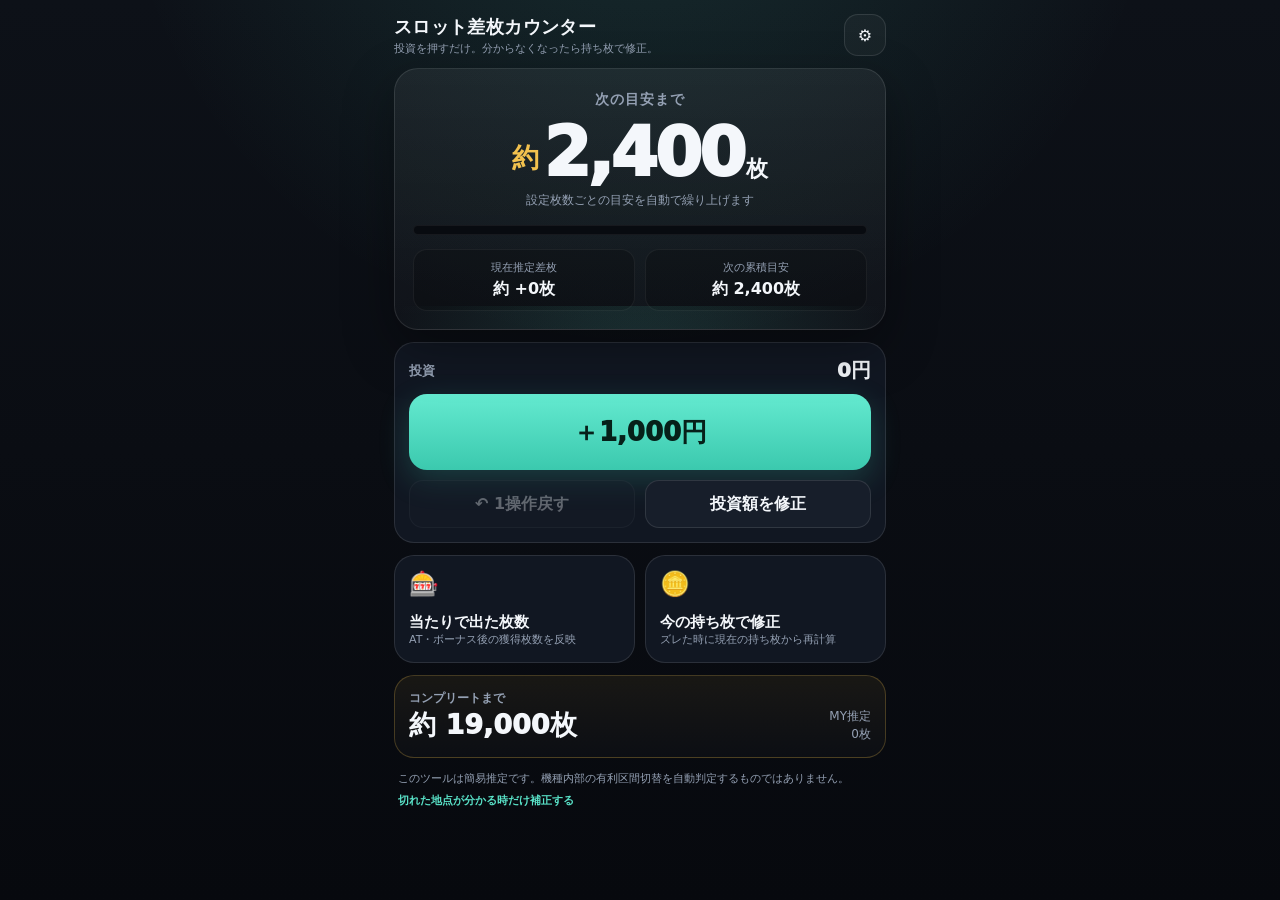
==== slot-counter/index.html @ 343fcb9b "Add public slot difference counter" ====
<!doctype html>
<html lang="ja">
<head>
<meta charset="utf-8" />
<meta name="viewport" content="width=device-width, initial-scale=1, viewport-fit=cover, maximum-scale=1, user-scalable=no" />
<meta name="theme-color" content="#090c12" />
<title>スロット差枚カウンター</title>
<style>
:root{--bg:#080b10;--panel:#111722;--panel2:#171e2a;--line:rgba(255,255,255,.11);--text:#f4f7fb;--muted:#94a0b3;--accent:#59e1c7;--accent2:#f2c14e;--danger:#ff6b76;--shadow:0 18px 50px rgba(0,0,0,.35)}
*{box-sizing:border-box;-webkit-tap-highlight-color:transparent}html,body{margin:0;min-height:100%;background:var(--bg);color:var(--text);font-family:system-ui,-apple-system,BlinkMacSystemFont,"Segoe UI","Noto Sans JP",sans-serif}body{background:radial-gradient(circle at 50% -20%,rgba(89,225,199,.14),transparent 42%),linear-gradient(180deg,#0d1118 0%,#07090e 100%)}button,input{font:inherit}button{color:inherit}.app{width:min(100%,520px);min-height:100dvh;margin:0 auto;padding:calc(14px + env(safe-area-inset-top)) 14px calc(24px + env(safe-area-inset-bottom));display:flex;flex-direction:column;gap:12px}.topbar{display:flex;align-items:center;justify-content:space-between;min-height:42px}.title{margin:0;font-size:18px;font-weight:900;letter-spacing:.02em}.subtitle{font-size:11px;color:var(--muted);margin-top:2px}.icon-btn{width:42px;height:42px;border:1px solid var(--line);background:rgba(255,255,255,.035);border-radius:14px;display:grid;place-items:center;cursor:pointer}
.hero{position:relative;overflow:hidden;border:1px solid var(--line);background:linear-gradient(180deg,rgba(255,255,255,.055),rgba(255,255,255,.025));border-radius:24px;padding:22px 18px 18px;box-shadow:var(--shadow)}.hero:after{content:"";position:absolute;inset:auto -25% -60% -25%;height:180px;background:radial-gradient(circle,rgba(89,225,199,.15),transparent 68%);pointer-events:none}.hero-label{text-align:center;color:var(--muted);font-size:14px;font-weight:800;letter-spacing:.08em}.remaining{text-align:center;margin:8px 0 4px;font-size:clamp(44px,12vw,68px);font-weight:950;line-height:1.05;letter-spacing:-.045em;font-variant-numeric:tabular-nums}.approx{font-size:.4em;font-weight:850;vertical-align:.32em;margin-right:.14em;letter-spacing:0;color:var(--accent2)}.unit{font-size:.32em;font-weight:850;margin-left:.12em;letter-spacing:0}.hero-note{text-align:center;font-size:12px;color:var(--muted);margin-bottom:16px}.meter{height:10px;border-radius:999px;background:#080b10;overflow:hidden;border:1px solid rgba(255,255,255,.06)}.meter-fill{height:100%;width:0;border-radius:inherit;background:linear-gradient(90deg,var(--accent),var(--accent2));transition:width .25s ease}.stats{margin-top:14px;display:grid;grid-template-columns:1fr 1fr;gap:10px}.stat{text-align:center;padding:10px 8px;border-radius:14px;background:rgba(0,0,0,.2);border:1px solid rgba(255,255,255,.06)}.stat-label{font-size:11px;color:var(--muted);margin-bottom:4px}.stat-value{font-weight:900;font-variant-numeric:tabular-nums}
.card{border:1px solid var(--line);background:var(--panel);border-radius:20px;padding:14px}.section-head{display:flex;align-items:center;justify-content:space-between;margin-bottom:10px}.section-title{font-size:13px;color:var(--muted);font-weight:850}.investment-total{font-size:20px;font-weight:950;font-variant-numeric:tabular-nums}.invest-btn{width:100%;min-height:76px;border:0;border-radius:18px;background:linear-gradient(180deg,#64ead0,#3bc9ae);color:#062019;font-size:26px;font-weight:950;cursor:pointer;box-shadow:0 10px 30px rgba(59,201,174,.22)}.invest-btn:active,.action-card:active,.secondary-btn:active{transform:scale(.985)}.minor-row{display:grid;grid-template-columns:1fr 1fr;gap:10px;margin-top:10px}.secondary-btn{min-height:48px;border-radius:14px;border:1px solid var(--line);background:var(--panel2);font-weight:850;cursor:pointer}.secondary-btn:disabled{opacity:.35;cursor:default}.action-grid{display:grid;grid-template-columns:1fr 1fr;gap:10px}.action-card{min-height:108px;border:1px solid var(--line);background:var(--panel);border-radius:20px;padding:14px;text-align:left;cursor:pointer;display:flex;flex-direction:column;justify-content:space-between}.action-icon{font-size:24px}.action-title{font-size:15px;font-weight:900}.action-sub{font-size:11px;color:var(--muted);line-height:1.45}.complete-card{border:1px solid rgba(242,193,78,.24);background:linear-gradient(180deg,rgba(242,193,78,.07),rgba(255,255,255,.02));border-radius:20px;padding:14px}.complete-main{display:flex;align-items:end;justify-content:space-between;gap:12px}.complete-label{font-size:12px;color:var(--muted);font-weight:800}.complete-value{font-size:27px;font-weight:950;font-variant-numeric:tabular-nums}.complete-progress{font-size:12px;color:var(--muted);text-align:right;line-height:1.5}.hint{font-size:11px;color:var(--muted);line-height:1.65;padding:0 4px}.link-btn{border:0;background:none;padding:3px 0;color:var(--accent);font-weight:800;cursor:pointer}
.overlay{position:fixed;inset:0;background:rgba(0,0,0,.72);backdrop-filter:blur(8px);display:flex;align-items:flex-end;justify-content:center;padding:12px;z-index:20}.overlay[hidden]{display:none}.sheet{width:min(100%,520px);max-height:88dvh;overflow:auto;background:#101620;border:1px solid var(--line);border-radius:24px 24px 18px 18px;padding:16px;box-shadow:0 30px 80px rgba(0,0,0,.55)}.sheet-head{display:flex;justify-content:space-between;align-items:center;margin-bottom:14px}.sheet-title{font-size:18px;font-weight:950}.close-btn{width:40px;height:40px;border:1px solid var(--line);border-radius:13px;background:var(--panel2);font-size:22px}.field{margin-bottom:13px}.field label{display:block;font-size:12px;color:var(--muted);font-weight:800;margin-bottom:7px}.input-wrap{display:flex;align-items:center;background:#0a0e14;border:1px solid var(--line);border-radius:14px;padding:0 12px}.input-wrap input{width:100%;min-height:52px;border:0;outline:none;background:transparent;color:var(--text);font-size:20px;font-weight:900;font-variant-numeric:tabular-nums}.suffix{color:var(--muted);font-size:13px;font-weight:800;white-space:nowrap}.primary-modal{width:100%;min-height:54px;border:0;border-radius:15px;background:var(--accent);color:#062019;font-weight:950;font-size:16px;margin-top:6px}.danger-btn{width:100%;min-height:50px;border:1px solid rgba(255,107,118,.4);border-radius:15px;background:rgba(255,107,118,.1);color:#ff939c;font-weight:900;margin-top:8px}.cut-btn{width:100%;min-height:52px;border:1px solid rgba(242,193,78,.4);border-radius:15px;background:rgba(242,193,78,.09);color:#f6d77d;font-weight:900;margin-top:8px}.toggle-row{display:flex;justify-content:space-between;align-items:center;padding:12px 0;border-top:1px solid var(--line);font-size:13px;font-weight:850}.switch{width:48px;height:28px;border-radius:999px;background:#2a313d;position:relative;cursor:pointer;border:0}.switch:after{content:"";position:absolute;width:22px;height:22px;left:3px;top:3px;border-radius:50%;background:white;transition:.2s}.switch.on{background:var(--accent)}.switch.on:after{left:23px}.modal-note{font-size:11px;color:var(--muted);line-height:1.6;margin-top:10px}.toast{position:fixed;left:50%;bottom:calc(24px + env(safe-area-inset-bottom));transform:translateX(-50%) translateY(20px);background:#eef7f5;color:#0b1b18;padding:10px 14px;border-radius:999px;font-size:13px;font-weight:900;opacity:0;pointer-events:none;transition:.22s;z-index:40;white-space:nowrap}.toast.show{opacity:1;transform:translateX(-50%) translateY(0)}
@media(max-width:360px){.app{padding-left:10px;padding-right:10px}.remaining{font-size:43px}.action-title{font-size:14px}}
</style>
</head>
<body>
<main class="app">
  <header class="topbar">
    <div><h1 class="title">スロット差枚カウンター</h1><div class="subtitle">投資を押すだけ。分からなくなったら持ち枚で修正。</div></div>
    <button class="icon-btn" id="settingsBtn" aria-label="設定">⚙</button>
  </header>

  <section class="hero">
    <div class="hero-label">次の目安まで</div>
    <div class="remaining" id="remainingDisplay"><span class="approx">約</span>2,400<span class="unit">枚</span></div>
    <div class="hero-note" id="heroNote">2400枚ごとの目安を自動で繰り上げます</div>
    <div class="meter"><div class="meter-fill" id="meterFill"></div></div>
    <div class="stats">
      <div class="stat"><div class="stat-label">現在推定差枚</div><div class="stat-value" id="netDisplay">約 0枚</div></div>
      <div class="stat"><div class="stat-label">次の累積目安</div><div class="stat-value" id="targetDisplay">約 2,400枚</div></div>
    </div>
  </section>

  <section class="card">
    <div class="section-head"><div class="section-title">投資</div><div class="investment-total" id="investmentDisplay">0円</div></div>
    <button class="invest-btn" id="investBtn">＋1,000円</button>
    <div class="minor-row">
      <button class="secondary-btn" id="undoBtn">↶ 1操作戻す</button>
      <button class="secondary-btn" id="editInvestmentBtn">投資額を修正</button>
    </div>
  </section>

  <section class="action-grid">
    <button class="action-card" id="rewardBtn"><div class="action-icon">🎰</div><div><div class="action-title">当たりで出た枚数</div><div class="action-sub">AT・ボーナス後の獲得枚数を反映</div></div></button>
    <button class="action-card" id="holdBtn"><div class="action-icon">🪙</div><div><div class="action-title">今の持ち枚で修正</div><div class="action-sub">ズレた時に現在の持ち枚から再計算</div></div></button>
  </section>

  <section class="complete-card">
    <div class="complete-main">
      <div><div class="complete-label">コンプリートまで</div><div class="complete-value" id="completeRemaining">約 19,000枚</div></div>
      <div class="complete-progress" id="completeProgress">MY推定<br>0枚</div>
    </div>
  </section>

  <div class="hint">
    このツールは簡易推定です。機種内部の有利区間切替を自動判定するものではありません。<br>
    <button class="link-btn" id="cutHelpBtn">切れた地点が分かる時だけ補正する</button>
  </div>
</main>

<div class="overlay" id="rewardOverlay" hidden>
  <section class="sheet">
    <div class="sheet-head"><div class="sheet-title">当たりで出た枚数</div><button class="close-btn" data-close="rewardOverlay">×</button></div>
    <div class="field"><label>獲得枚数</label><div class="input-wrap"><input id="rewardInput" type="number" inputmode="numeric" min="0" step="1" placeholder="例 1850"><span class="suffix">枚</span></div></div>
    <button class="primary-modal" id="applyRewardBtn">この枚数を反映</button>
    <div class="modal-note">表示された獲得枚数を入れてください。あとで「今の持ち枚で修正」を使うと、その時点の状態に合わせて再計算できます。</div>
  </section>
</div>

<div class="overlay" id="holdOverlay" hidden>
  <section class="sheet">
    <div class="sheet-head"><div class="sheet-title">今の持ち枚で修正</div><button class="close-btn" data-close="holdOverlay">×</button></div>
    <div class="field"><label>現在の持ち枚</label><div class="input-wrap"><input id="holdInput" type="number" inputmode="numeric" min="0" step="1" placeholder="例 2350"><span class="suffix">枚</span></div></div>
    <button class="primary-modal" id="applyHoldBtn">現在値から再計算</button>
    <div class="modal-note">開始時の持ち枚と、これまでの貸出枚数を使って推定差枚を補正します。別の台の持ち枚を混ぜた場合は目安がズレます。</div>
  </section>
</div>

<div class="overlay" id="investmentOverlay" hidden>
  <section class="sheet">
    <div class="sheet-head"><div class="sheet-title">投資額を修正</div><button class="close-btn" data-close="investmentOverlay">×</button></div>
    <div class="field"><label>現在までの投資額</label><div class="input-wrap"><input id="investmentInput" type="number" inputmode="numeric" min="0" step="1000"><span class="suffix">円</span></div></div>
    <button class="primary-modal" id="applyInvestmentBtn">投資額を更新</button>
  </section>
</div>

<div class="overlay" id="cutOverlay" hidden>
  <section class="sheet">
    <div class="sheet-head"><div class="sheet-title">区間の目安を補正</div><button class="close-btn" data-close="cutOverlay">×</button></div>
    <div class="modal-note">実際に有利区間が切れた地点が分かる場合だけ使います。現在の推定差枚を新しい基準点として、次の目安を「ここから＋設定枚数」に引き直します。分からない場合は使わなくて大丈夫です。</div>
    <button class="cut-btn" id="markCutBtn">ここを新しい基準点にする</button>
  </section>
</div>

<div class="overlay" id="settingsOverlay" hidden>
  <section class="sheet">
    <div class="sheet-head"><div class="sheet-title">設定</div><button class="close-btn" data-close="settingsOverlay">×</button></div>
    <div class="field"><label>貸し枚数（1000円あたり）</label><div class="input-wrap"><input id="lendRateInput" type="number" inputmode="decimal" min="1" step="0.1"><span class="suffix">枚</span></div></div>
    <div class="field"><label>投資ボタン</label><div class="input-wrap"><input id="investUnitInput" type="number" inputmode="numeric" min="100" step="100"><span class="suffix">円 / 1タップ</span></div></div>
    <div class="field"><label>次の目安</label><div class="input-wrap"><input id="thresholdInput" type="number" inputmode="numeric" min="1" step="1"><span class="suffix">枚</span></div></div>
    <div class="field"><label>コンプリート基準</label><div class="input-wrap"><input id="completeInput" type="number" inputmode="numeric" min="1" step="100"><span class="suffix">枚</span></div></div>
    <div class="field"><label>計測開始時の持ち枚</label><div class="input-wrap"><input id="startHoldInput" type="number" inputmode="numeric" min="0" step="1"><span class="suffix">枚</span></div></div>
    <div class="toggle-row"><span>数字の前に「約」を表示</span><button class="switch on" id="approxSwitch" aria-label="約表示切替"></button></div>
    <button class="primary-modal" id="saveSettingsBtn">設定を保存</button>
    <button class="danger-btn" id="resetBtn">今日の記録をすべてリセット</button>
    <div class="modal-note">初期値：46枚貸し / 1000円、目安2400枚、コンプリート19000枚。設定値は端末内に保存されます。</div>
  </section>
</div>

<div class="toast" id="toast">反映しました</div>

<script>
(() => {
  'use strict';
  const $ = id => document.getElementById(id);
  const STORAGE_KEY = 'slotDiffCounter_v3';
  const defaultState = {
    investmentYen: 0,
    estimatedNet: 0,
    minDayNet: 0,
    sectionBaseNet: 0,
    autoStepCount: 0,
    manualCutCount: 0,
    settings: { lendRate: 46, investUnit: 1000, threshold: 2400, complete: 19000, startHold: 0, showApprox: true },
    history: []
  };

  function clone(v){ return JSON.parse(JSON.stringify(v)); }
  function load(){
    try {
      const raw = JSON.parse(localStorage.getItem(STORAGE_KEY));
      if (!raw || typeof raw !== 'object') return clone(defaultState);
      return {
        ...clone(defaultState), ...raw,
        settings: {...defaultState.settings, ...(raw.settings || {})},
        history: Array.isArray(raw.history) ? raw.history.slice(-50) : []
      };
    } catch { return clone(defaultState); }
  }
  let state = load();

  function save(){ localStorage.setItem(STORAGE_KEY, JSON.stringify(state)); }
  function fmt(n){ return Math.round(n).toLocaleString('ja-JP'); }
  function approx(){ return state.settings.showApprox ? '<span class="approx">約</span>' : ''; }
  function approxText(){ return state.settings.showApprox ? '約 ' : ''; }
  function rentedCoinsFor(yen){ return (yen / 1000) * state.settings.lendRate; }
  function targetNet(){ return state.sectionBaseNet + state.settings.threshold; }
  function remaining(){ return targetNet() - state.estimatedNet; }
  function completeProgress(){ return Math.max(0, state.estimatedNet - state.minDayNet); }
  function completeRemaining(){ return Math.max(0, state.settings.complete - completeProgress()); }

  function snapshot(label){
    state.history.push({
      label,
      investmentYen: state.investmentYen,
      estimatedNet: state.estimatedNet,
      minDayNet: state.minDayNet,
      sectionBaseNet: state.sectionBaseNet,
      autoStepCount: state.autoStepCount,
      manualCutCount: state.manualCutCount
    });
    if (state.history.length > 50) state.history.shift();
  }

  function normalizeAfterNetChange(){
    if (state.estimatedNet < state.minDayNet) state.minDayNet = state.estimatedNet;
    const th = state.settings.threshold;
    if (!(th > 0)) return;
    while (state.estimatedNet >= state.sectionBaseNet + th) {
      state.sectionBaseNet += th;
      state.autoStepCount += 1;
    }
  }

  function render(){
    const remRaw = remaining();
    const rem = Math.max(0, Math.round(remRaw));
    const target = targetNet();
    const th = state.settings.threshold;
    const progress = Math.max(0, Math.min(th, state.estimatedNet - state.sectionBaseNet));
    const pct = th > 0 ? Math.max(0, Math.min(100, progress / th * 100)) : 0;

    $('remainingDisplay').innerHTML = remRaw <= 0
      ? `${approx()}0<span class="unit">枚</span>`
      : `${approx()}${fmt(rem)}<span class="unit">枚</span>`;
    $('netDisplay').textContent = `${approxText()}${state.estimatedNet >= 0 ? '+' : '−'}${fmt(Math.abs(state.estimatedNet))}枚`;
    $('targetDisplay').textContent = `${approxText()}${fmt(target)}枚`;
    $('meterFill').style.width = pct + '%';
    $('investmentDisplay').textContent = fmt(state.investmentYen) + '円';
    $('investBtn').textContent = `＋${fmt(state.settings.investUnit)}円`;
    $('undoBtn').disabled = state.history.length === 0;
    $('heroNote').textContent = state.manualCutCount > 0
      ? `自動繰り上げ ${state.autoStepCount}回 ・ 手動補正 ${state.manualCutCount}回`
      : `設定枚数ごとの目安を自動で繰り上げます`;
    $('completeRemaining').textContent = `${approxText()}${fmt(completeRemaining())}枚`;
    $('completeProgress').innerHTML = `MY推定<br>${fmt(completeProgress())}枚`;
    $('approxSwitch').classList.toggle('on', state.settings.showApprox);
    save();
  }

  function open(id){ $(id).hidden = false; }
  function close(id){ $(id).hidden = true; }
  document.querySelectorAll('[data-close]').forEach(btn => btn.addEventListener('click', () => close(btn.dataset.close)));
  document.querySelectorAll('.overlay').forEach(ov => ov.addEventListener('click', e => { if (e.target === ov) ov.hidden = true; }));
  function toast(msg){ const el=$('toast'); el.textContent=msg; el.classList.add('show'); clearTimeout(toast.t); toast.t=setTimeout(()=>el.classList.remove('show'),1500); }
  function num(id){ const v = Number($(id).value); return Number.isFinite(v) ? v : NaN; }

  $('investBtn').addEventListener('click', () => {
    snapshot('投資を追加');
    state.investmentYen += state.settings.investUnit;
    state.estimatedNet -= rentedCoinsFor(state.settings.investUnit);
    normalizeAfterNetChange(); render();
  });

  $('undoBtn').addEventListener('click', () => {
    const prev = state.history.pop(); if (!prev) return;
    Object.assign(state, prev); render(); toast('1操作戻しました');
  });

  $('rewardBtn').addEventListener('click', () => { $('rewardInput').value=''; open('rewardOverlay'); setTimeout(()=>$('rewardInput').focus(),50); });
  $('applyRewardBtn').addEventListener('click', () => {
    const v=num('rewardInput'); if (!(v>=0)) return alert('獲得枚数を入力してください');
    snapshot('獲得枚数を反映'); state.estimatedNet += v; normalizeAfterNetChange(); close('rewardOverlay'); render(); toast('獲得枚数を反映しました');
  });

  $('holdBtn').addEventListener('click', () => { $('holdInput').value=''; open('holdOverlay'); setTimeout(()=>$('holdInput').focus(),50); });
  $('applyHoldBtn').addEventListener('click', () => {
    const hold=num('holdInput'); if (!(hold>=0)) return alert('現在の持ち枚を入力してください');
    snapshot('持ち枚で補正');
    const rented = rentedCoinsFor(state.investmentYen);
    state.estimatedNet = hold - state.settings.startHold - rented;
    normalizeAfterNetChange(); close('holdOverlay'); render(); toast('現在値で補正しました');
  });

  $('editInvestmentBtn').addEventListener('click', () => { $('investmentInput').value=state.investmentYen; open('investmentOverlay'); });
  $('applyInvestmentBtn').addEventListener('click', () => {
    const yen=num('investmentInput'); if (!(yen>=0)) return alert('投資額を入力してください');
    snapshot('投資額を修正');
    const deltaYen = yen - state.investmentYen;
    state.investmentYen = yen;
    state.estimatedNet -= rentedCoinsFor(deltaYen);
    normalizeAfterNetChange(); close('investmentOverlay'); render(); toast('投資額を更新しました');
  });

  $('cutHelpBtn').addEventListener('click', () => open('cutOverlay'));
  $('markCutBtn').addEventListener('click', () => {
    if (!confirm('現在の推定差枚を、新しい区間の基準点にしますか？')) return;
    snapshot('区間基準を補正');
    state.sectionBaseNet = state.estimatedNet;
    state.manualCutCount += 1;
    close('cutOverlay'); render(); toast('次の目安を引き直しました');
  });

  $('settingsBtn').addEventListener('click', () => {
    $('lendRateInput').value=state.settings.lendRate;
    $('investUnitInput').value=state.settings.investUnit;
    $('thresholdInput').value=state.settings.threshold;
    $('completeInput').value=state.settings.complete;
    $('startHoldInput').value=state.settings.startHold;
    $('approxSwitch').classList.toggle('on', state.settings.showApprox);
    open('settingsOverlay');
  });
  $('approxSwitch').addEventListener('click', () => { state.settings.showApprox=!state.settings.showApprox; $('approxSwitch').classList.toggle('on',state.settings.showApprox); });
  $('saveSettingsBtn').addEventListener('click', () => {
    const lend=num('lendRateInput'), unit=num('investUnitInput'), th=num('thresholdInput'), comp=num('completeInput'), start=num('startHoldInput');
    if (!(lend>0&&unit>0&&th>0&&comp>0&&start>=0)) return alert('設定値を確認してください');
    snapshot('設定変更');
    state.settings.lendRate=lend;
    state.settings.investUnit=Math.round(unit);
    state.settings.threshold=Math.round(th);
    state.settings.complete=Math.round(comp);
    state.settings.startHold=Math.round(start);
    normalizeAfterNetChange(); close('settingsOverlay'); render(); toast('設定を保存しました');
  });

  $('resetBtn').addEventListener('click', () => {
    if (!confirm('今日の投資・差枚・目安・MY記録をすべて0に戻します。よろしいですか？')) return;
    const settings=clone(state.settings);
    state=clone(defaultState); state.settings=settings; save(); close('settingsOverlay'); render(); toast('今日の記録をリセットしました');
  });

  normalizeAfterNetChange(); render();
})();
</script>
</body>
</html>
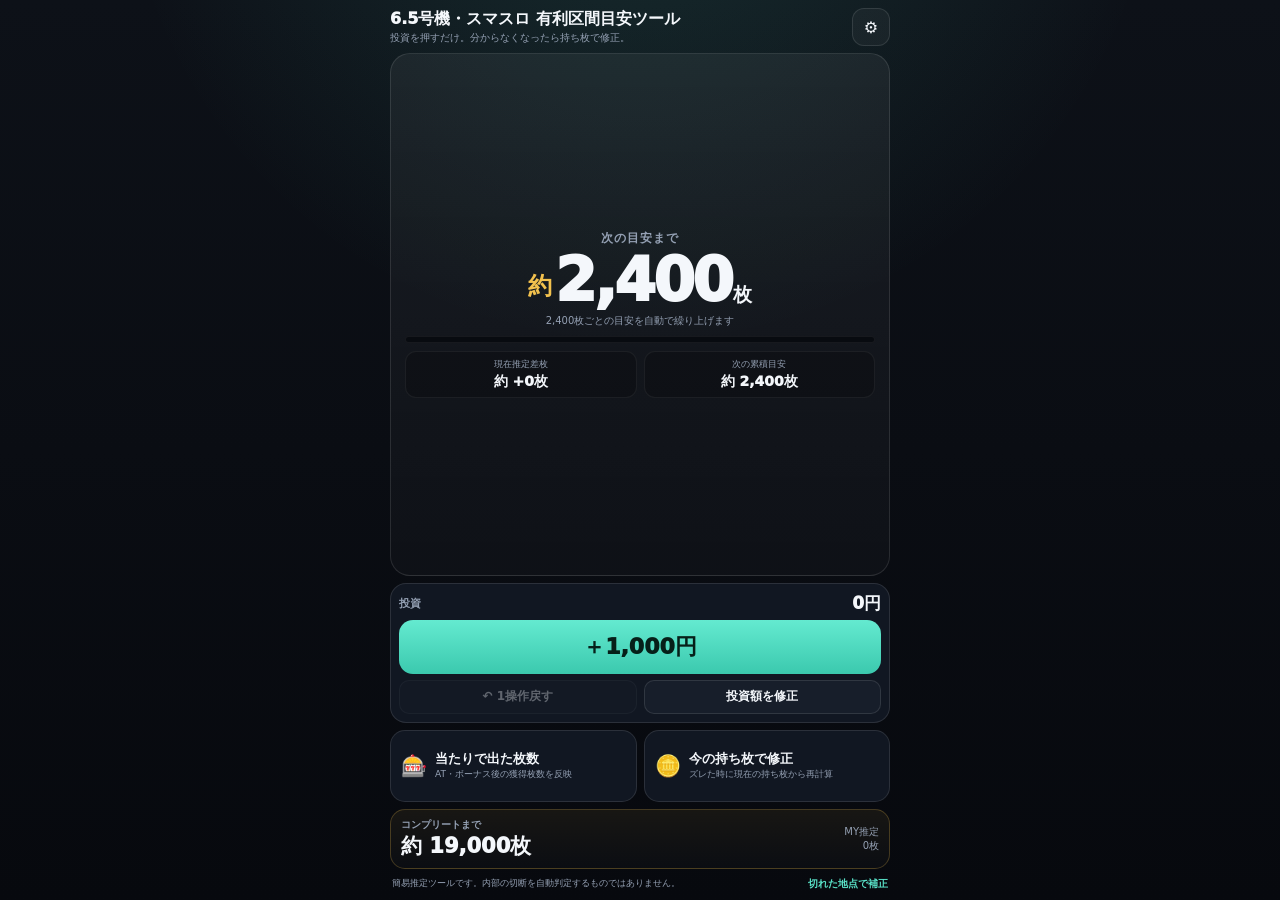
==== commit 4422a4ec: "Tighten mobile layout and clarify tool scope" ====
--- a/slot-counter/index.html
+++ b/slot-counter/index.html
@@ -1,287 +1,31 @@
 <!doctype html>
 <html lang="ja">
 <head>
-<meta charset="utf-8" />
-<meta name="viewport" content="width=device-width, initial-scale=1, viewport-fit=cover, maximum-scale=1, user-scalable=no" />
-<meta name="theme-color" content="#090c12" />
-<title>スロット差枚カウンター</title>
+<meta charset="utf-8">
+<meta name="viewport" content="width=device-width,initial-scale=1,viewport-fit=cover,maximum-scale=1,user-scalable=no">
+<meta name="theme-color" content="#090c12">
+<title>6.5号機・スマスロ 有利区間目安ツール</title>
 <style>
-:root{--bg:#080b10;--panel:#111722;--panel2:#171e2a;--line:rgba(255,255,255,.11);--text:#f4f7fb;--muted:#94a0b3;--accent:#59e1c7;--accent2:#f2c14e;--danger:#ff6b76;--shadow:0 18px 50px rgba(0,0,0,.35)}
-*{box-sizing:border-box;-webkit-tap-highlight-color:transparent}html,body{margin:0;min-height:100%;background:var(--bg);color:var(--text);font-family:system-ui,-apple-system,BlinkMacSystemFont,"Segoe UI","Noto Sans JP",sans-serif}body{background:radial-gradient(circle at 50% -20%,rgba(89,225,199,.14),transparent 42%),linear-gradient(180deg,#0d1118 0%,#07090e 100%)}button,input{font:inherit}button{color:inherit}.app{width:min(100%,520px);min-height:100dvh;margin:0 auto;padding:calc(14px + env(safe-area-inset-top)) 14px calc(24px + env(safe-area-inset-bottom));display:flex;flex-direction:column;gap:12px}.topbar{display:flex;align-items:center;justify-content:space-between;min-height:42px}.title{margin:0;font-size:18px;font-weight:900;letter-spacing:.02em}.subtitle{font-size:11px;color:var(--muted);margin-top:2px}.icon-btn{width:42px;height:42px;border:1px solid var(--line);background:rgba(255,255,255,.035);border-radius:14px;display:grid;place-items:center;cursor:pointer}
-.hero{position:relative;overflow:hidden;border:1px solid var(--line);background:linear-gradient(180deg,rgba(255,255,255,.055),rgba(255,255,255,.025));border-radius:24px;padding:22px 18px 18px;box-shadow:var(--shadow)}.hero:after{content:"";position:absolute;inset:auto -25% -60% -25%;height:180px;background:radial-gradient(circle,rgba(89,225,199,.15),transparent 68%);pointer-events:none}.hero-label{text-align:center;color:var(--muted);font-size:14px;font-weight:800;letter-spacing:.08em}.remaining{text-align:center;margin:8px 0 4px;font-size:clamp(44px,12vw,68px);font-weight:950;line-height:1.05;letter-spacing:-.045em;font-variant-numeric:tabular-nums}.approx{font-size:.4em;font-weight:850;vertical-align:.32em;margin-right:.14em;letter-spacing:0;color:var(--accent2)}.unit{font-size:.32em;font-weight:850;margin-left:.12em;letter-spacing:0}.hero-note{text-align:center;font-size:12px;color:var(--muted);margin-bottom:16px}.meter{height:10px;border-radius:999px;background:#080b10;overflow:hidden;border:1px solid rgba(255,255,255,.06)}.meter-fill{height:100%;width:0;border-radius:inherit;background:linear-gradient(90deg,var(--accent),var(--accent2));transition:width .25s ease}.stats{margin-top:14px;display:grid;grid-template-columns:1fr 1fr;gap:10px}.stat{text-align:center;padding:10px 8px;border-radius:14px;background:rgba(0,0,0,.2);border:1px solid rgba(255,255,255,.06)}.stat-label{font-size:11px;color:var(--muted);margin-bottom:4px}.stat-value{font-weight:900;font-variant-numeric:tabular-nums}
-.card{border:1px solid var(--line);background:var(--panel);border-radius:20px;padding:14px}.section-head{display:flex;align-items:center;justify-content:space-between;margin-bottom:10px}.section-title{font-size:13px;color:var(--muted);font-weight:850}.investment-total{font-size:20px;font-weight:950;font-variant-numeric:tabular-nums}.invest-btn{width:100%;min-height:76px;border:0;border-radius:18px;background:linear-gradient(180deg,#64ead0,#3bc9ae);color:#062019;font-size:26px;font-weight:950;cursor:pointer;box-shadow:0 10px 30px rgba(59,201,174,.22)}.invest-btn:active,.action-card:active,.secondary-btn:active{transform:scale(.985)}.minor-row{display:grid;grid-template-columns:1fr 1fr;gap:10px;margin-top:10px}.secondary-btn{min-height:48px;border-radius:14px;border:1px solid var(--line);background:var(--panel2);font-weight:850;cursor:pointer}.secondary-btn:disabled{opacity:.35;cursor:default}.action-grid{display:grid;grid-template-columns:1fr 1fr;gap:10px}.action-card{min-height:108px;border:1px solid var(--line);background:var(--panel);border-radius:20px;padding:14px;text-align:left;cursor:pointer;display:flex;flex-direction:column;justify-content:space-between}.action-icon{font-size:24px}.action-title{font-size:15px;font-weight:900}.action-sub{font-size:11px;color:var(--muted);line-height:1.45}.complete-card{border:1px solid rgba(242,193,78,.24);background:linear-gradient(180deg,rgba(242,193,78,.07),rgba(255,255,255,.02));border-radius:20px;padding:14px}.complete-main{display:flex;align-items:end;justify-content:space-between;gap:12px}.complete-label{font-size:12px;color:var(--muted);font-weight:800}.complete-value{font-size:27px;font-weight:950;font-variant-numeric:tabular-nums}.complete-progress{font-size:12px;color:var(--muted);text-align:right;line-height:1.5}.hint{font-size:11px;color:var(--muted);line-height:1.65;padding:0 4px}.link-btn{border:0;background:none;padding:3px 0;color:var(--accent);font-weight:800;cursor:pointer}
-.overlay{position:fixed;inset:0;background:rgba(0,0,0,.72);backdrop-filter:blur(8px);display:flex;align-items:flex-end;justify-content:center;padding:12px;z-index:20}.overlay[hidden]{display:none}.sheet{width:min(100%,520px);max-height:88dvh;overflow:auto;background:#101620;border:1px solid var(--line);border-radius:24px 24px 18px 18px;padding:16px;box-shadow:0 30px 80px rgba(0,0,0,.55)}.sheet-head{display:flex;justify-content:space-between;align-items:center;margin-bottom:14px}.sheet-title{font-size:18px;font-weight:950}.close-btn{width:40px;height:40px;border:1px solid var(--line);border-radius:13px;background:var(--panel2);font-size:22px}.field{margin-bottom:13px}.field label{display:block;font-size:12px;color:var(--muted);font-weight:800;margin-bottom:7px}.input-wrap{display:flex;align-items:center;background:#0a0e14;border:1px solid var(--line);border-radius:14px;padding:0 12px}.input-wrap input{width:100%;min-height:52px;border:0;outline:none;background:transparent;color:var(--text);font-size:20px;font-weight:900;font-variant-numeric:tabular-nums}.suffix{color:var(--muted);font-size:13px;font-weight:800;white-space:nowrap}.primary-modal{width:100%;min-height:54px;border:0;border-radius:15px;background:var(--accent);color:#062019;font-weight:950;font-size:16px;margin-top:6px}.danger-btn{width:100%;min-height:50px;border:1px solid rgba(255,107,118,.4);border-radius:15px;background:rgba(255,107,118,.1);color:#ff939c;font-weight:900;margin-top:8px}.cut-btn{width:100%;min-height:52px;border:1px solid rgba(242,193,78,.4);border-radius:15px;background:rgba(242,193,78,.09);color:#f6d77d;font-weight:900;margin-top:8px}.toggle-row{display:flex;justify-content:space-between;align-items:center;padding:12px 0;border-top:1px solid var(--line);font-size:13px;font-weight:850}.switch{width:48px;height:28px;border-radius:999px;background:#2a313d;position:relative;cursor:pointer;border:0}.switch:after{content:"";position:absolute;width:22px;height:22px;left:3px;top:3px;border-radius:50%;background:white;transition:.2s}.switch.on{background:var(--accent)}.switch.on:after{left:23px}.modal-note{font-size:11px;color:var(--muted);line-height:1.6;margin-top:10px}.toast{position:fixed;left:50%;bottom:calc(24px + env(safe-area-inset-bottom));transform:translateX(-50%) translateY(20px);background:#eef7f5;color:#0b1b18;padding:10px 14px;border-radius:999px;font-size:13px;font-weight:900;opacity:0;pointer-events:none;transition:.22s;z-index:40;white-space:nowrap}.toast.show{opacity:1;transform:translateX(-50%) translateY(0)}
-@media(max-width:360px){.app{padding-left:10px;padding-right:10px}.remaining{font-size:43px}.action-title{font-size:14px}}
+:root{--bg:#080b10;--panel:#111722;--panel2:#171e2a;--line:rgba(255,255,255,.11);--text:#f4f7fb;--muted:#94a0b3;--accent:#59e1c7;--gold:#f2c14e;--danger:#ff6b76}*{box-sizing:border-box;-webkit-tap-highlight-color:transparent}html,body{margin:0;width:100%;height:100%;overflow:hidden;background:var(--bg);color:var(--text);font-family:system-ui,-apple-system,BlinkMacSystemFont,"Segoe UI","Noto Sans JP",sans-serif}body{background:radial-gradient(circle at 50% -20%,rgba(89,225,199,.14),transparent 42%),linear-gradient(180deg,#0d1118,#07090e)}button,input{font:inherit}button{color:inherit}.app{width:min(100%,520px);height:100dvh;margin:auto;padding:calc(8px + env(safe-area-inset-top)) 10px calc(8px + env(safe-area-inset-bottom));display:grid;grid-template-rows:auto minmax(165px,1fr) auto auto auto auto;gap:7px;overflow:hidden}.topbar{display:flex;align-items:center;justify-content:space-between;min-height:38px}.title{margin:0;font-size:16px;font-weight:950;line-height:1.2}.subtitle{margin-top:2px;font-size:10px;color:var(--muted)}.icon-btn{width:38px;height:38px;border:1px solid var(--line);background:rgba(255,255,255,.04);border-radius:12px;display:grid;place-items:center;cursor:pointer;flex:none}.hero{position:relative;overflow:hidden;border:1px solid var(--line);background:linear-gradient(180deg,rgba(255,255,255,.055),rgba(255,255,255,.025));border-radius:20px;padding:12px 14px;display:flex;flex-direction:column;justify-content:center}.hero-label{text-align:center;color:var(--muted);font-size:12px;font-weight:900;letter-spacing:.08em}.remaining{text-align:center;margin:3px 0 2px;font-size:clamp(40px,11vw,60px);font-weight:950;line-height:1;letter-spacing:-.045em;font-variant-numeric:tabular-nums}.approx{font-size:.4em;font-weight:900;vertical-align:.3em;margin-right:.12em;color:var(--gold);letter-spacing:0}.unit{font-size:.32em;font-weight:900;margin-left:.1em;letter-spacing:0}.hero-note{text-align:center;font-size:10px;color:var(--muted);margin:2px 0 8px}.meter{height:7px;border-radius:999px;background:#080b10;overflow:hidden;border:1px solid rgba(255,255,255,.06)}.meter-fill{height:100%;width:0;border-radius:inherit;background:linear-gradient(90deg,var(--accent),var(--gold));transition:width .2s}.stats{margin-top:8px;display:grid;grid-template-columns:1fr 1fr;gap:7px}.stat{text-align:center;padding:6px;border-radius:11px;background:rgba(0,0,0,.2);border:1px solid rgba(255,255,255,.06)}.stat-label{font-size:9px;color:var(--muted);margin-bottom:2px}.stat-value{font-size:14px;font-weight:950;font-variant-numeric:tabular-nums}.card{border:1px solid var(--line);background:var(--panel);border-radius:16px;padding:8px}.section-head{display:flex;align-items:center;justify-content:space-between;margin-bottom:5px}.section-title{font-size:11px;color:var(--muted);font-weight:900}.investment-total{font-size:17px;font-weight:950;font-variant-numeric:tabular-nums}.invest-btn{width:100%;height:54px;border:0;border-radius:14px;background:linear-gradient(180deg,#64ead0,#3bc9ae);color:#062019;font-size:22px;font-weight:950;cursor:pointer}.minor-row{display:grid;grid-template-columns:1fr 1fr;gap:7px;margin-top:6px}.secondary-btn{height:34px;border-radius:10px;border:1px solid var(--line);background:var(--panel2);font-size:12px;font-weight:850;cursor:pointer}.secondary-btn:disabled{opacity:.35}.action-grid{display:grid;grid-template-columns:1fr 1fr;gap:7px}.action-card{height:72px;border:1px solid var(--line);background:var(--panel);border-radius:15px;padding:8px 10px;text-align:left;cursor:pointer;display:grid;grid-template-columns:auto 1fr;align-items:center;gap:8px}.action-icon{font-size:21px}.action-title{font-size:13px;font-weight:950;line-height:1.25}.action-sub{font-size:9px;color:var(--muted);line-height:1.3;margin-top:2px}.complete-card{border:1px solid rgba(242,193,78,.24);background:linear-gradient(180deg,rgba(242,193,78,.07),rgba(255,255,255,.02));border-radius:15px;padding:8px 10px}.complete-main{display:flex;align-items:center;justify-content:space-between;gap:8px}.complete-label{font-size:10px;color:var(--muted);font-weight:850}.complete-value{font-size:21px;font-weight:950;font-variant-numeric:tabular-nums}.complete-progress{font-size:10px;color:var(--muted);text-align:right;line-height:1.35}.hint{font-size:9px;color:var(--muted);line-height:1.25;padding:0 2px;display:flex;align-items:center;justify-content:space-between;gap:8px}.link-btn{border:0;background:none;padding:2px 0;color:var(--accent);font-size:10px;font-weight:850;cursor:pointer;white-space:nowrap}.invest-btn:active,.action-card:active,.secondary-btn:active{transform:scale(.985)}.overlay{position:fixed;inset:0;background:rgba(0,0,0,.72);backdrop-filter:blur(8px);display:flex;align-items:flex-end;justify-content:center;padding:10px;z-index:20}.overlay[hidden]{display:none}.sheet{width:min(100%,520px);max-height:88dvh;overflow:auto;background:#101620;border:1px solid var(--line);border-radius:22px 22px 16px 16px;padding:14px;box-shadow:0 30px 80px rgba(0,0,0,.55)}.sheet-head{display:flex;justify-content:space-between;align-items:center;margin-bottom:12px}.sheet-title{font-size:17px;font-weight:950}.close-btn{width:38px;height:38px;border:1px solid var(--line);border-radius:12px;background:var(--panel2);font-size:21px}.field{margin-bottom:11px}.field label{display:block;font-size:11px;color:var(--muted);font-weight:850;margin-bottom:6px}.input-wrap{display:flex;align-items:center;background:#0a0e14;border:1px solid var(--line);border-radius:13px;padding:0 11px}.input-wrap input{width:100%;height:48px;border:0;outline:none;background:transparent;color:var(--text);font-size:19px;font-weight:900}.suffix{color:var(--muted);font-size:12px;font-weight:800;white-space:nowrap}.primary-modal,.cut-btn,.danger-btn{width:100%;min-height:50px;border-radius:14px;font-weight:950}.primary-modal{border:0;background:var(--accent);color:#062019}.cut-btn{border:1px solid rgba(242,193,78,.4);background:rgba(242,193,78,.09);color:#f6d77d;margin-top:8px}.danger-btn{border:1px solid rgba(255,107,118,.4);background:rgba(255,107,118,.1);color:#ff939c;margin-top:8px}.toggle-row{display:flex;justify-content:space-between;align-items:center;padding:10px 0;border-top:1px solid var(--line);font-size:12px;font-weight:850}.switch{width:46px;height:27px;border-radius:999px;background:#2a313d;position:relative;border:0}.switch:after{content:"";position:absolute;width:21px;height:21px;left:3px;top:3px;border-radius:50%;background:white;transition:.2s}.switch.on{background:var(--accent)}.switch.on:after{left:22px}.modal-note{font-size:10px;color:var(--muted);line-height:1.55;margin-top:8px}.toast{position:fixed;left:50%;bottom:calc(18px + env(safe-area-inset-bottom));transform:translateX(-50%) translateY(16px);background:#eef7f5;color:#0b1b18;padding:9px 13px;border-radius:999px;font-size:12px;font-weight:900;opacity:0;pointer-events:none;transition:.2s;z-index:40;white-space:nowrap}.toast.show{opacity:1;transform:translateX(-50%) translateY(0)}@media(max-height:690px){.app{gap:5px;padding-top:calc(5px + env(safe-area-inset-top));padding-bottom:calc(5px + env(safe-area-inset-bottom));grid-template-rows:auto minmax(145px,1fr) auto auto auto auto}.topbar{min-height:34px}.icon-btn{width:34px;height:34px}.title{font-size:14px}.subtitle{display:none}.hero{padding:8px 12px}.remaining{font-size:40px}.hero-note{margin-bottom:5px}.stats{margin-top:5px}.stat{padding:4px}.invest-btn{height:47px;font-size:20px}.secondary-btn{height:30px}.action-card{height:60px}.action-sub{display:none}.complete-card{padding:6px 9px}.complete-value{font-size:18px}.hint>span{display:none}.hint{justify-content:center}}@media(max-height:590px){.hero-note{display:none}.action-card{height:52px}.complete-progress{display:none}.stats{gap:4px}.stat-value{font-size:12px}}
 </style>
 </head>
 <body>
 <main class="app">
-  <header class="topbar">
-    <div><h1 class="title">スロット差枚カウンター</h1><div class="subtitle">投資を押すだけ。分からなくなったら持ち枚で修正。</div></div>
-    <button class="icon-btn" id="settingsBtn" aria-label="設定">⚙</button>
-  </header>
-
-  <section class="hero">
-    <div class="hero-label">次の目安まで</div>
-    <div class="remaining" id="remainingDisplay"><span class="approx">約</span>2,400<span class="unit">枚</span></div>
-    <div class="hero-note" id="heroNote">2400枚ごとの目安を自動で繰り上げます</div>
-    <div class="meter"><div class="meter-fill" id="meterFill"></div></div>
-    <div class="stats">
-      <div class="stat"><div class="stat-label">現在推定差枚</div><div class="stat-value" id="netDisplay">約 0枚</div></div>
-      <div class="stat"><div class="stat-label">次の累積目安</div><div class="stat-value" id="targetDisplay">約 2,400枚</div></div>
-    </div>
-  </section>
-
-  <section class="card">
-    <div class="section-head"><div class="section-title">投資</div><div class="investment-total" id="investmentDisplay">0円</div></div>
-    <button class="invest-btn" id="investBtn">＋1,000円</button>
-    <div class="minor-row">
-      <button class="secondary-btn" id="undoBtn">↶ 1操作戻す</button>
-      <button class="secondary-btn" id="editInvestmentBtn">投資額を修正</button>
-    </div>
-  </section>
-
-  <section class="action-grid">
-    <button class="action-card" id="rewardBtn"><div class="action-icon">🎰</div><div><div class="action-title">当たりで出た枚数</div><div class="action-sub">AT・ボーナス後の獲得枚数を反映</div></div></button>
-    <button class="action-card" id="holdBtn"><div class="action-icon">🪙</div><div><div class="action-title">今の持ち枚で修正</div><div class="action-sub">ズレた時に現在の持ち枚から再計算</div></div></button>
-  </section>
-
-  <section class="complete-card">
-    <div class="complete-main">
-      <div><div class="complete-label">コンプリートまで</div><div class="complete-value" id="completeRemaining">約 19,000枚</div></div>
-      <div class="complete-progress" id="completeProgress">MY推定<br>0枚</div>
-    </div>
-  </section>
-
-  <div class="hint">
-    このツールは簡易推定です。機種内部の有利区間切替を自動判定するものではありません。<br>
-    <button class="link-btn" id="cutHelpBtn">切れた地点が分かる時だけ補正する</button>
-  </div>
+<header class="topbar"><div><h1 class="title">6.5号機・スマスロ 有利区間目安ツール</h1><div class="subtitle">投資を押すだけ。分からなくなったら持ち枚で修正。</div></div><button class="icon-btn" id="settingsBtn" aria-label="設定">⚙</button></header>
+<section class="hero"><div class="hero-label">次の目安まで</div><div class="remaining" id="remainingDisplay"><span class="approx">約</span>2,400<span class="unit">枚</span></div><div class="hero-note" id="heroNote">2400枚ごとの目安を自動で繰り上げます</div><div class="meter"><div class="meter-fill" id="meterFill"></div></div><div class="stats"><div class="stat"><div class="stat-label">現在推定差枚</div><div class="stat-value" id="netDisplay">約 0枚</div></div><div class="stat"><div class="stat-label">次の累積目安</div><div class="stat-value" id="targetDisplay">約 2,400枚</div></div></div></section>
+<section class="card"><div class="section-head"><div class="section-title">投資</div><div class="investment-total" id="investmentDisplay">0円</div></div><button class="invest-btn" id="investBtn">＋1,000円</button><div class="minor-row"><button class="secondary-btn" id="undoBtn">↶ 1操作戻す</button><button class="secondary-btn" id="editInvestmentBtn">投資額を修正</button></div></section>
+<section class="action-grid"><button class="action-card" id="rewardBtn"><div class="action-icon">🎰</div><div><div class="action-title">当たりで出た枚数</div><div class="action-sub">AT・ボーナス後の獲得枚数を反映</div></div></button><button class="action-card" id="holdBtn"><div class="action-icon">🪙</div><div><div class="action-title">今の持ち枚で修正</div><div class="action-sub">ズレた時に現在の持ち枚から再計算</div></div></button></section>
+<section class="complete-card"><div class="complete-main"><div><div class="complete-label">コンプリートまで</div><div class="complete-value" id="completeRemaining">約 19,000枚</div></div><div class="complete-progress" id="completeProgress">MY推定<br>0枚</div></div></section>
+<div class="hint"><span>簡易推定ツールです。内部の切断を自動判定するものではありません。</span><button class="link-btn" id="cutHelpBtn">切れた地点で補正</button></div>
 </main>
-
-<div class="overlay" id="rewardOverlay" hidden>
-  <section class="sheet">
-    <div class="sheet-head"><div class="sheet-title">当たりで出た枚数</div><button class="close-btn" data-close="rewardOverlay">×</button></div>
-    <div class="field"><label>獲得枚数</label><div class="input-wrap"><input id="rewardInput" type="number" inputmode="numeric" min="0" step="1" placeholder="例 1850"><span class="suffix">枚</span></div></div>
-    <button class="primary-modal" id="applyRewardBtn">この枚数を反映</button>
-    <div class="modal-note">表示された獲得枚数を入れてください。あとで「今の持ち枚で修正」を使うと、その時点の状態に合わせて再計算できます。</div>
-  </section>
-</div>
-
-<div class="overlay" id="holdOverlay" hidden>
-  <section class="sheet">
-    <div class="sheet-head"><div class="sheet-title">今の持ち枚で修正</div><button class="close-btn" data-close="holdOverlay">×</button></div>
-    <div class="field"><label>現在の持ち枚</label><div class="input-wrap"><input id="holdInput" type="number" inputmode="numeric" min="0" step="1" placeholder="例 2350"><span class="suffix">枚</span></div></div>
-    <button class="primary-modal" id="applyHoldBtn">現在値から再計算</button>
-    <div class="modal-note">開始時の持ち枚と、これまでの貸出枚数を使って推定差枚を補正します。別の台の持ち枚を混ぜた場合は目安がズレます。</div>
-  </section>
-</div>
-
-<div class="overlay" id="investmentOverlay" hidden>
-  <section class="sheet">
-    <div class="sheet-head"><div class="sheet-title">投資額を修正</div><button class="close-btn" data-close="investmentOverlay">×</button></div>
-    <div class="field"><label>現在までの投資額</label><div class="input-wrap"><input id="investmentInput" type="number" inputmode="numeric" min="0" step="1000"><span class="suffix">円</span></div></div>
-    <button class="primary-modal" id="applyInvestmentBtn">投資額を更新</button>
-  </section>
-</div>
-
-<div class="overlay" id="cutOverlay" hidden>
-  <section class="sheet">
-    <div class="sheet-head"><div class="sheet-title">区間の目安を補正</div><button class="close-btn" data-close="cutOverlay">×</button></div>
-    <div class="modal-note">実際に有利区間が切れた地点が分かる場合だけ使います。現在の推定差枚を新しい基準点として、次の目安を「ここから＋設定枚数」に引き直します。分からない場合は使わなくて大丈夫です。</div>
-    <button class="cut-btn" id="markCutBtn">ここを新しい基準点にする</button>
-  </section>
-</div>
-
-<div class="overlay" id="settingsOverlay" hidden>
-  <section class="sheet">
-    <div class="sheet-head"><div class="sheet-title">設定</div><button class="close-btn" data-close="settingsOverlay">×</button></div>
-    <div class="field"><label>貸し枚数（1000円あたり）</label><div class="input-wrap"><input id="lendRateInput" type="number" inputmode="decimal" min="1" step="0.1"><span class="suffix">枚</span></div></div>
-    <div class="field"><label>投資ボタン</label><div class="input-wrap"><input id="investUnitInput" type="number" inputmode="numeric" min="100" step="100"><span class="suffix">円 / 1タップ</span></div></div>
-    <div class="field"><label>次の目安</label><div class="input-wrap"><input id="thresholdInput" type="number" inputmode="numeric" min="1" step="1"><span class="suffix">枚</span></div></div>
-    <div class="field"><label>コンプリート基準</label><div class="input-wrap"><input id="completeInput" type="number" inputmode="numeric" min="1" step="100"><span class="suffix">枚</span></div></div>
-    <div class="field"><label>計測開始時の持ち枚</label><div class="input-wrap"><input id="startHoldInput" type="number" inputmode="numeric" min="0" step="1"><span class="suffix">枚</span></div></div>
-    <div class="toggle-row"><span>数字の前に「約」を表示</span><button class="switch on" id="approxSwitch" aria-label="約表示切替"></button></div>
-    <button class="primary-modal" id="saveSettingsBtn">設定を保存</button>
-    <button class="danger-btn" id="resetBtn">今日の記録をすべてリセット</button>
-    <div class="modal-note">初期値：46枚貸し / 1000円、目安2400枚、コンプリート19000枚。設定値は端末内に保存されます。</div>
-  </section>
-</div>
-
+<div class="overlay" id="rewardOverlay" hidden><section class="sheet"><div class="sheet-head"><div class="sheet-title">当たりで出た枚数</div><button class="close-btn" data-close="rewardOverlay">×</button></div><div class="field"><label>獲得枚数</label><div class="input-wrap"><input id="rewardInput" type="number" inputmode="numeric" min="0" step="1" placeholder="例 1850"><span class="suffix">枚</span></div></div><button class="primary-modal" id="applyRewardBtn">この枚数を反映</button><div class="modal-note">表示された獲得枚数を入力してください。あとで「今の持ち枚で修正」を使うと、その時点の状態に合わせて再計算できます。</div></section></div>
+<div class="overlay" id="holdOverlay" hidden><section class="sheet"><div class="sheet-head"><div class="sheet-title">今の持ち枚で修正</div><button class="close-btn" data-close="holdOverlay">×</button></div><div class="field"><label>現在の持ち枚</label><div class="input-wrap"><input id="holdInput" type="number" inputmode="numeric" min="0" step="1" placeholder="例 2350"><span class="suffix">枚</span></div></div><button class="primary-modal" id="applyHoldBtn">現在値から再計算</button><div class="modal-note">開始時の持ち枚と、これまでの貸出枚数を使って推定差枚を補正します。別の台の持ち枚を混ぜた場合は目安がズレます。</div></section></div>
+<div class="overlay" id="investmentOverlay" hidden><section class="sheet"><div class="sheet-head"><div class="sheet-title">投資額を修正</div><button class="close-btn" data-close="investmentOverlay">×</button></div><div class="field"><label>現在までの投資額</label><div class="input-wrap"><input id="investmentInput" type="number" inputmode="numeric" min="0" step="1000"><span class="suffix">円</span></div></div><button class="primary-modal" id="applyInvestmentBtn">投資額を更新</button></section></div>
+<div class="overlay" id="cutOverlay" hidden><section class="sheet"><div class="sheet-head"><div class="sheet-title">区間の目安を補正</div><button class="close-btn" data-close="cutOverlay">×</button></div><div class="modal-note">実際に有利区間が切れた地点が分かる場合だけ使います。現在の推定差枚を新しい基準点として、次の目安を「ここから＋設定枚数」に引き直します。分からない場合は使わなくて大丈夫です。</div><button class="cut-btn" id="markCutBtn">ここを新しい基準点にする</button></section></div>
+<div class="overlay" id="settingsOverlay" hidden><section class="sheet"><div class="sheet-head"><div class="sheet-title">設定</div><button class="close-btn" data-close="settingsOverlay">×</button></div><div class="field"><label>貸し枚数（1000円あたり）</label><div class="input-wrap"><input id="lendRateInput" type="number" inputmode="decimal" min="1" step="0.1"><span class="suffix">枚</span></div></div><div class="field"><label>投資ボタン</label><div class="input-wrap"><input id="investUnitInput" type="number" inputmode="numeric" min="100" step="100"><span class="suffix">円 / 1タップ</span></div></div><div class="field"><label>次の目安</label><div class="input-wrap"><input id="thresholdInput" type="number" inputmode="numeric" min="1" step="1"><span class="suffix">枚</span></div></div><div class="field"><label>コンプリート基準</label><div class="input-wrap"><input id="completeInput" type="number" inputmode="numeric" min="1" step="100"><span class="suffix">枚</span></div></div><div class="field"><label>計測開始時の持ち枚</label><div class="input-wrap"><input id="startHoldInput" type="number" inputmode="numeric" min="0" step="1"><span class="suffix">枚</span></div></div><div class="toggle-row"><span>数字の前に「約」を表示</span><button class="switch on" id="approxSwitch" aria-label="約表示切替"></button></div><button class="primary-modal" id="saveSettingsBtn">設定を保存</button><button class="danger-btn" id="resetBtn">今日の記録をすべてリセット</button><div class="modal-note">初期値：46枚貸し / 1000円、目安2400枚、コンプリート19000枚。設定値は端末内に保存されます。</div></section></div>
 <div class="toast" id="toast">反映しました</div>
-
 <script>
-(() => {
-  'use strict';
-  const $ = id => document.getElementById(id);
-  const STORAGE_KEY = 'slotDiffCounter_v3';
-  const defaultState = {
-    investmentYen: 0,
-    estimatedNet: 0,
-    minDayNet: 0,
-    sectionBaseNet: 0,
-    autoStepCount: 0,
-    manualCutCount: 0,
-    settings: { lendRate: 46, investUnit: 1000, threshold: 2400, complete: 19000, startHold: 0, showApprox: true },
-    history: []
-  };
-
-  function clone(v){ return JSON.parse(JSON.stringify(v)); }
-  function load(){
-    try {
-      const raw = JSON.parse(localStorage.getItem(STORAGE_KEY));
-      if (!raw || typeof raw !== 'object') return clone(defaultState);
-      return {
-        ...clone(defaultState), ...raw,
-        settings: {...defaultState.settings, ...(raw.settings || {})},
-        history: Array.isArray(raw.history) ? raw.history.slice(-50) : []
-      };
-    } catch { return clone(defaultState); }
-  }
-  let state = load();
-
-  function save(){ localStorage.setItem(STORAGE_KEY, JSON.stringify(state)); }
-  function fmt(n){ return Math.round(n).toLocaleString('ja-JP'); }
-  function approx(){ return state.settings.showApprox ? '<span class="approx">約</span>' : ''; }
-  function approxText(){ return state.settings.showApprox ? '約 ' : ''; }
-  function rentedCoinsFor(yen){ return (yen / 1000) * state.settings.lendRate; }
-  function targetNet(){ return state.sectionBaseNet + state.settings.threshold; }
-  function remaining(){ return targetNet() - state.estimatedNet; }
-  function completeProgress(){ return Math.max(0, state.estimatedNet - state.minDayNet); }
-  function completeRemaining(){ return Math.max(0, state.settings.complete - completeProgress()); }
-
-  function snapshot(label){
-    state.history.push({
-      label,
-      investmentYen: state.investmentYen,
-      estimatedNet: state.estimatedNet,
-      minDayNet: state.minDayNet,
-      sectionBaseNet: state.sectionBaseNet,
-      autoStepCount: state.autoStepCount,
-      manualCutCount: state.manualCutCount
-    });
-    if (state.history.length > 50) state.history.shift();
-  }
-
-  function normalizeAfterNetChange(){
-    if (state.estimatedNet < state.minDayNet) state.minDayNet = state.estimatedNet;
-    const th = state.settings.threshold;
-    if (!(th > 0)) return;
-    while (state.estimatedNet >= state.sectionBaseNet + th) {
-      state.sectionBaseNet += th;
-      state.autoStepCount += 1;
-    }
-  }
-
-  function render(){
-    const remRaw = remaining();
-    const rem = Math.max(0, Math.round(remRaw));
-    const target = targetNet();
-    const th = state.settings.threshold;
-    const progress = Math.max(0, Math.min(th, state.estimatedNet - state.sectionBaseNet));
-    const pct = th > 0 ? Math.max(0, Math.min(100, progress / th * 100)) : 0;
-
-    $('remainingDisplay').innerHTML = remRaw <= 0
-      ? `${approx()}0<span class="unit">枚</span>`
-      : `${approx()}${fmt(rem)}<span class="unit">枚</span>`;
-    $('netDisplay').textContent = `${approxText()}${state.estimatedNet >= 0 ? '+' : '−'}${fmt(Math.abs(state.estimatedNet))}枚`;
-    $('targetDisplay').textContent = `${approxText()}${fmt(target)}枚`;
-    $('meterFill').style.width = pct + '%';
-    $('investmentDisplay').textContent = fmt(state.investmentYen) + '円';
-    $('investBtn').textContent = `＋${fmt(state.settings.investUnit)}円`;
-    $('undoBtn').disabled = state.history.length === 0;
-    $('heroNote').textContent = state.manualCutCount > 0
-      ? `自動繰り上げ ${state.autoStepCount}回 ・ 手動補正 ${state.manualCutCount}回`
-      : `設定枚数ごとの目安を自動で繰り上げます`;
-    $('completeRemaining').textContent = `${approxText()}${fmt(completeRemaining())}枚`;
-    $('completeProgress').innerHTML = `MY推定<br>${fmt(completeProgress())}枚`;
-    $('approxSwitch').classList.toggle('on', state.settings.showApprox);
-    save();
-  }
-
-  function open(id){ $(id).hidden = false; }
-  function close(id){ $(id).hidden = true; }
-  document.querySelectorAll('[data-close]').forEach(btn => btn.addEventListener('click', () => close(btn.dataset.close)));
-  document.querySelectorAll('.overlay').forEach(ov => ov.addEventListener('click', e => { if (e.target === ov) ov.hidden = true; }));
-  function toast(msg){ const el=$('toast'); el.textContent=msg; el.classList.add('show'); clearTimeout(toast.t); toast.t=setTimeout(()=>el.classList.remove('show'),1500); }
-  function num(id){ const v = Number($(id).value); return Number.isFinite(v) ? v : NaN; }
-
-  $('investBtn').addEventListener('click', () => {
-    snapshot('投資を追加');
-    state.investmentYen += state.settings.investUnit;
-    state.estimatedNet -= rentedCoinsFor(state.settings.investUnit);
-    normalizeAfterNetChange(); render();
-  });
-
-  $('undoBtn').addEventListener('click', () => {
-    const prev = state.history.pop(); if (!prev) return;
-    Object.assign(state, prev); render(); toast('1操作戻しました');
-  });
-
-  $('rewardBtn').addEventListener('click', () => { $('rewardInput').value=''; open('rewardOverlay'); setTimeout(()=>$('rewardInput').focus(),50); });
-  $('applyRewardBtn').addEventListener('click', () => {
-    const v=num('rewardInput'); if (!(v>=0)) return alert('獲得枚数を入力してください');
-    snapshot('獲得枚数を反映'); state.estimatedNet += v; normalizeAfterNetChange(); close('rewardOverlay'); render(); toast('獲得枚数を反映しました');
-  });
-
-  $('holdBtn').addEventListener('click', () => { $('holdInput').value=''; open('holdOverlay'); setTimeout(()=>$('holdInput').focus(),50); });
-  $('applyHoldBtn').addEventListener('click', () => {
-    const hold=num('holdInput'); if (!(hold>=0)) return alert('現在の持ち枚を入力してください');
-    snapshot('持ち枚で補正');
-    const rented = rentedCoinsFor(state.investmentYen);
-    state.estimatedNet = hold - state.settings.startHold - rented;
-    normalizeAfterNetChange(); close('holdOverlay'); render(); toast('現在値で補正しました');
-  });
-
-  $('editInvestmentBtn').addEventListener('click', () => { $('investmentInput').value=state.investmentYen; open('investmentOverlay'); });
-  $('applyInvestmentBtn').addEventListener('click', () => {
-    const yen=num('investmentInput'); if (!(yen>=0)) return alert('投資額を入力してください');
-    snapshot('投資額を修正');
-    const deltaYen = yen - state.investmentYen;
-    state.investmentYen = yen;
-    state.estimatedNet -= rentedCoinsFor(deltaYen);
-    normalizeAfterNetChange(); close('investmentOverlay'); render(); toast('投資額を更新しました');
-  });
-
-  $('cutHelpBtn').addEventListener('click', () => open('cutOverlay'));
-  $('markCutBtn').addEventListener('click', () => {
-    if (!confirm('現在の推定差枚を、新しい区間の基準点にしますか？')) return;
-    snapshot('区間基準を補正');
-    state.sectionBaseNet = state.estimatedNet;
-    state.manualCutCount += 1;
-    close('cutOverlay'); render(); toast('次の目安を引き直しました');
-  });
-
-  $('settingsBtn').addEventListener('click', () => {
-    $('lendRateInput').value=state.settings.lendRate;
-    $('investUnitInput').value=state.settings.investUnit;
-    $('thresholdInput').value=state.settings.threshold;
-    $('completeInput').value=state.settings.complete;
-    $('startHoldInput').value=state.settings.startHold;
-    $('approxSwitch').classList.toggle('on', state.settings.showApprox);
-    open('settingsOverlay');
-  });
-  $('approxSwitch').addEventListener('click', () => { state.settings.showApprox=!state.settings.showApprox; $('approxSwitch').classList.toggle('on',state.settings.showApprox); });
-  $('saveSettingsBtn').addEventListener('click', () => {
-    const lend=num('lendRateInput'), unit=num('investUnitInput'), th=num('thresholdInput'), comp=num('completeInput'), start=num('startHoldInput');
-    if (!(lend>0&&unit>0&&th>0&&comp>0&&start>=0)) return alert('設定値を確認してください');
-    snapshot('設定変更');
-    state.settings.lendRate=lend;
-    state.settings.investUnit=Math.round(unit);
-    state.settings.threshold=Math.round(th);
-    state.settings.complete=Math.round(comp);
-    state.settings.startHold=Math.round(start);
-    normalizeAfterNetChange(); close('settingsOverlay'); render(); toast('設定を保存しました');
-  });
-
-  $('resetBtn').addEventListener('click', () => {
-    if (!confirm('今日の投資・差枚・目安・MY記録をすべて0に戻します。よろしいですか？')) return;
-    const settings=clone(state.settings);
-    state=clone(defaultState); state.settings=settings; save(); close('settingsOverlay'); render(); toast('今日の記録をリセットしました');
-  });
-
-  normalizeAfterNetChange(); render();
-})();
+(()=>{'use strict';const $=id=>document.getElementById(id),KEY='slotDiffCounter_v3';const def={investmentYen:0,estimatedNet:0,minDayNet:0,sectionBaseNet:0,autoStepCount:0,manualCutCount:0,settings:{lendRate:46,investUnit:1000,threshold:2400,complete:19000,startHold:0,showApprox:true},history:[]};const clone=v=>JSON.parse(JSON.stringify(v));function load(){try{const r=JSON.parse(localStorage.getItem(KEY));if(!r||typeof r!=='object')return clone(def);return{...clone(def),...r,settings:{...def.settings,...(r.settings||{})},history:Array.isArray(r.history)?r.history.slice(-50):[]}}catch{return clone(def)}}let s=load();const save=()=>localStorage.setItem(KEY,JSON.stringify(s)),fmt=n=>Math.round(n).toLocaleString('ja-JP'),approx=()=>s.settings.showApprox?'<span class="approx">約</span>':'',approxText=()=>s.settings.showApprox?'約 ':'',rented=yen=>(yen/1000)*s.settings.lendRate,target=()=>s.sectionBaseNet+s.settings.threshold,remain=()=>target()-s.estimatedNet,my=()=>Math.max(0,s.estimatedNet-s.minDayNet),compRemain=()=>Math.max(0,s.settings.complete-my());function snap(label){s.history.push({label,investmentYen:s.investmentYen,estimatedNet:s.estimatedNet,minDayNet:s.minDayNet,sectionBaseNet:s.sectionBaseNet,autoStepCount:s.autoStepCount,manualCutCount:s.manualCutCount});if(s.history.length>50)s.history.shift()}function normalize(){if(s.estimatedNet<s.minDayNet)s.minDayNet=s.estimatedNet;const th=s.settings.threshold;if(!(th>0))return;while(s.estimatedNet>=s.sectionBaseNet+th){s.sectionBaseNet+=th;s.autoStepCount++}}function render(){const raw=remain(),rem=Math.max(0,Math.round(raw)),t=target(),th=s.settings.threshold,progress=Math.max(0,Math.min(th,s.estimatedNet-s.sectionBaseNet)),pct=th>0?Math.max(0,Math.min(100,progress/th*100)):0;$('remainingDisplay').innerHTML=raw<=0?`${approx()}0<span class="unit">枚</span>`:`${approx()}${fmt(rem)}<span class="unit">枚</span>`;$('netDisplay').textContent=`${approxText()}${s.estimatedNet>=0?'+':'−'}${fmt(Math.abs(s.estimatedNet))}枚`;$('targetDisplay').textContent=`${approxText()}${fmt(t)}枚`;$('meterFill').style.width=pct+'%';$('investmentDisplay').textContent=fmt(s.investmentYen)+'円';$('investBtn').textContent=`＋${fmt(s.settings.investUnit)}円`;$('undoBtn').disabled=s.history.length===0;$('heroNote').textContent=s.manualCutCount>0?`自動繰り上げ ${s.autoStepCount}回 ・ 手動補正 ${s.manualCutCount}回`:`${fmt(s.settings.threshold)}枚ごとの目安を自動で繰り上げます`;$('completeRemaining').textContent=`${approxText()}${fmt(compRemain())}枚`;$('completeProgress').innerHTML=`MY推定<br>${fmt(my())}枚`;$('approxSwitch').classList.toggle('on',s.settings.showApprox);save()}const open=id=>$(id).hidden=false,close=id=>$(id).hidden=true;document.querySelectorAll('[data-close]').forEach(b=>b.addEventListener('click',()=>close(b.dataset.close)));document.querySelectorAll('.overlay').forEach(o=>o.addEventListener('click',e=>{if(e.target===o)o.hidden=true}));function toast(msg){const e=$('toast');e.textContent=msg;e.classList.add('show');clearTimeout(toast.t);toast.t=setTimeout(()=>e.classList.remove('show'),1400)}const num=id=>{const v=Number($(id).value);return Number.isFinite(v)?v:NaN};$('investBtn').addEventListener('click',()=>{snap('投資を追加');s.investmentYen+=s.settings.investUnit;s.estimatedNet-=rented(s.settings.investUnit);normalize();render()});$('undoBtn').addEventListener('click',()=>{const p=s.history.pop();if(!p)return;Object.assign(s,p);render();toast('1操作戻しました')});$('rewardBtn').addEventListener('click',()=>{$('rewardInput').value='';open('rewardOverlay');setTimeout(()=>$('rewardInput').focus(),50)});$('applyRewardBtn').addEventListener('click',()=>{const v=num('rewardInput');if(!(v>=0))return alert('獲得枚数を入力してください');snap('獲得枚数を反映');s.estimatedNet+=v;normalize();close('rewardOverlay');render();toast('獲得枚数を反映しました')});$('holdBtn').addEventListener('click',()=>{$('holdInput').value='';open('holdOverlay');setTimeout(()=>$('holdInput').focus(),50)});$('applyHoldBtn').addEventListener('click',()=>{const h=num('holdInput');if(!(h>=0))return alert('現在の持ち枚を入力してください');snap('持ち枚で補正');s.estimatedNet=h-s.settings.startHold-rented(s.investmentYen);normalize();close('holdOverlay');render();toast('現在値で補正しました')});$('editInvestmentBtn').addEventListener('click',()=>{$('investmentInput').value=s.investmentYen;open('investmentOverlay')});$('applyInvestmentBtn').addEventListener('click',()=>{const y=num('investmentInput');if(!(y>=0))return alert('投資額を入力してください');snap('投資額を修正');const d=y-s.investmentYen;s.investmentYen=y;s.estimatedNet-=rented(d);normalize();close('investmentOverlay');render();toast('投資額を更新しました')});$('cutHelpBtn').addEventListener('click',()=>open('cutOverlay'));$('markCutBtn').addEventListener('click',()=>{if(!confirm('現在の推定差枚を、新しい区間の基準点にしますか？'))return;snap('区間基準を補正');s.sectionBaseNet=s.estimatedNet;s.manualCutCount++;close('cutOverlay');render();toast('次の目安を引き直しました')});$('settingsBtn').addEventListener('click',()=>{$('lendRateInput').value=s.settings.lendRate;$('investUnitInput').value=s.settings.investUnit;$('thresholdInput').value=s.settings.threshold;$('completeInput').value=s.settings.complete;$('startHoldInput').value=s.settings.startHold;$('approxSwitch').classList.toggle('on',s.settings.showApprox);open('settingsOverlay')});$('approxSwitch').addEventListener('click',()=>{s.settings.showApprox=!s.settings.showApprox;$('approxSwitch').classList.toggle('on',s.settings.showApprox)});$('saveSettingsBtn').addEventListener('click',()=>{const l=num('lendRateInput'),u=num('investUnitInput'),th=num('thresholdInput'),c=num('completeInput'),st=num('startHoldInput');if(!(l>0&&u>0&&th>0&&c>0&&st>=0))return alert('設定値を確認してください');snap('設定変更');s.settings.lendRate=l;s.settings.investUnit=Math.round(u);s.settings.threshold=Math.round(th);s.settings.complete=Math.round(c);s.settings.startHold=Math.round(st);normalize();close('settingsOverlay');render();toast('設定を保存しました')});$('resetBtn').addEventListener('click',()=>{if(!confirm('今日の投資・差枚・目安・MY記録をすべて0に戻します。よろしいですか？'))return;const settings=clone(s.settings);s=clone(def);s.settings=settings;save();close('settingsOverlay');render();toast('今日の記録をリセットしました')});normalize();render()})();
 </script>
 </body>
-</html>
+</html>
